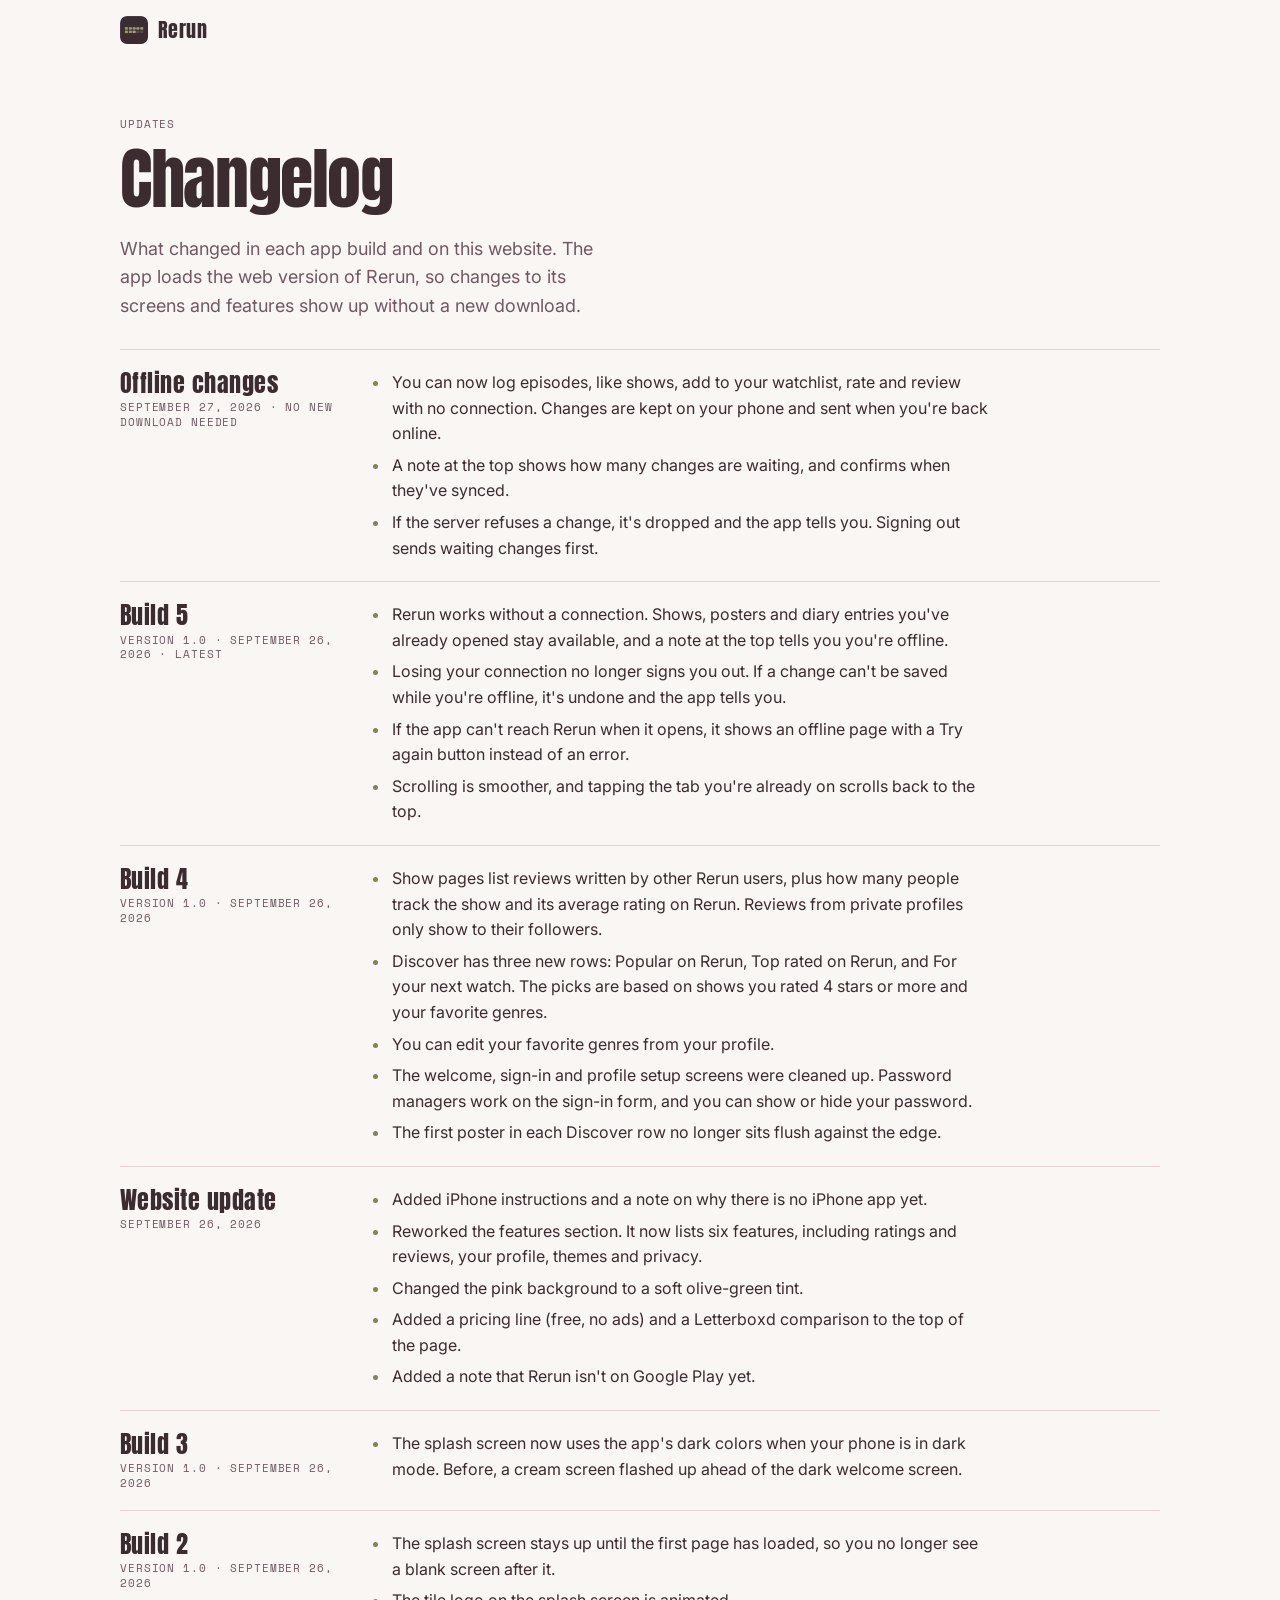
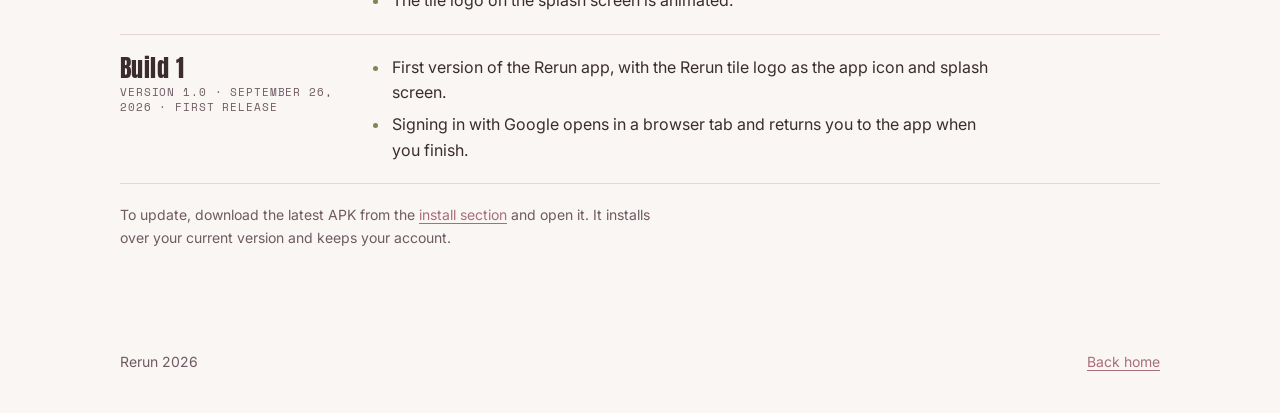
==== changelog.html @ 9a724b34 "copy: offline changes now sync; add a changelog entry" ====
<!doctype html>
<html lang="en">
<head>
  <meta charset="utf-8">
  <meta name="viewport" content="width=device-width, initial-scale=1">
  <title>Changelog · Rerun</title>
  <meta name="description" content="What changed in each version of Rerun.">
  <link rel="icon" href="favicon.png">
  <link href="https://fonts.googleapis.com/css2?family=Anton&family=Inter:wght@400;500&family=Space+Mono&display=swap" rel="stylesheet">
  <link rel="stylesheet" href="styles.css">
  <script>window.va = window.va || function () { (window.vaq = window.vaq || []).push(arguments) }</script>
  <script defer src="/_vercel/insights/script.js"></script>
</head>
<body>
  <header class="top">
    <a class="brand" href="index.html"><img src="assets/icon.png" alt="" width="28" height="28"> Rerun</a>
  </header>
  <main>
    <section>
      <p class="label">Updates</p>
      <h1>Changelog</h1>
      <p class="lede">What changed in each app build and on this website. The app loads the web version of Rerun, so changes to its screens and features show up without a new download.</p>

      <ol class="log">
        <li>
          <div class="log-head">
            <h2>Offline changes</h2>
            <p class="label">September 27, 2026 · No new download needed</p>
          </div>
          <ul>
            <li>You can now log episodes, like shows, add to your watchlist, rate and review with no connection. Changes are kept on your phone and sent when you're back online.</li>
            <li>A note at the top shows how many changes are waiting, and confirms when they've synced.</li>
            <li>If the server refuses a change, it's dropped and the app tells you. Signing out sends waiting changes first.</li>
          </ul>
        </li>
        <li>
          <div class="log-head">
            <h2>Build 5</h2>
            <p class="label">Version 1.0 · September 26, 2026 · Latest</p>
          </div>
          <ul>
            <li>Rerun works without a connection. Shows, posters and diary entries you've already opened stay available, and a note at the top tells you you're offline.</li>
            <li>Losing your connection no longer signs you out. If a change can't be saved while you're offline, it's undone and the app tells you.</li>
            <li>If the app can't reach Rerun when it opens, it shows an offline page with a Try again button instead of an error.</li>
            <li>Scrolling is smoother, and tapping the tab you're already on scrolls back to the top.</li>
          </ul>
        </li>
        <li>
          <div class="log-head">
            <h2>Build 4</h2>
            <p class="label">Version 1.0 · September 26, 2026</p>
          </div>
          <ul>
            <li>Show pages list reviews written by other Rerun users, plus how many people track the show and its average rating on Rerun. Reviews from private profiles only show to their followers.</li>
            <li>Discover has three new rows: Popular on Rerun, Top rated on Rerun, and For your next watch. The picks are based on shows you rated 4 stars or more and your favorite genres.</li>
            <li>You can edit your favorite genres from your profile.</li>
            <li>The welcome, sign-in and profile setup screens were cleaned up. Password managers work on the sign-in form, and you can show or hide your password.</li>
            <li>The first poster in each Discover row no longer sits flush against the edge.</li>
          </ul>
        </li>
        <li>
          <div class="log-head">
            <h2>Website update</h2>
            <p class="label">September 26, 2026</p>
          </div>
          <ul>
            <li>Added iPhone instructions and a note on why there is no iPhone app yet.</li>
            <li>Reworked the features section. It now lists six features, including ratings and reviews, your profile, themes and privacy.</li>
            <li>Changed the pink background to a soft olive-green tint.</li>
            <li>Added a pricing line (free, no ads) and a Letterboxd comparison to the top of the page.</li>
            <li>Added a note that Rerun isn't on Google Play yet.</li>
          </ul>
        </li>
        <li>
          <div class="log-head">
            <h2>Build 3</h2>
            <p class="label">Version 1.0 · September 26, 2026</p>
          </div>
          <ul>
            <li>The splash screen now uses the app's dark colors when your phone is in dark mode. Before, a cream screen flashed up ahead of the dark welcome screen.</li>
          </ul>
        </li>
        <li>
          <div class="log-head">
            <h2>Build 2</h2>
            <p class="label">Version 1.0 · September 26, 2026</p>
          </div>
          <ul>
            <li>The splash screen stays up until the first page has loaded, so you no longer see a blank screen after it.</li>
            <li>The tile logo on the splash screen is animated.</li>
          </ul>
        </li>
        <li>
          <div class="log-head">
            <h2>Build 1</h2>
            <p class="label">Version 1.0 · September 26, 2026 · First release</p>
          </div>
          <ul>
            <li>First version of the Rerun app, with the Rerun tile logo as the app icon and splash screen.</li>
            <li>Signing in with Google opens in a browser tab and returns you to the app when you finish.</li>
          </ul>
        </li>
      </ol>

      <p class="note">To update, download the latest APK from the <a href="index.html#install">install section</a> and open it. It installs over your current version and keeps your account.</p>
    </section>
  </main>
  <footer><p>Rerun 2026</p><p><a href="index.html">Back home</a></p></footer>
  <script data-name="BMC-Widget" data-cfasync="false" src="https://cdnjs.buymeacoffee.com/1.0.0/widget.prod.min.js" data-id="gaylemonique" data-description="Support me on Buy me a coffee!" data-message="Thank you for trying my app! Help me earn for my Google Play Developer account, if you can. &lt;3" data-color="#FF5F5F" data-position="Right" data-x_margin="18" data-y_margin="18"></script>
</body>
</html>
---- styles.css ----
:root {
  --bg: #f9f6f4;
  --panel: #e6e8d8;
  --card: #f2cecd;
  --rose-deep: #a96e7b;
  --olive: #818455;
  --olive-deep: #656937;
  --ink: #3b2c30;
  --muted: #6f5a63;
  --rule: #e6d5d8;
  --chrome: #1a1517;
}

* { box-sizing: border-box; }
html { scroll-behavior: smooth; }
@media (prefers-reduced-motion: reduce) { html { scroll-behavior: auto; } }

body {
  margin: 0;
  background: var(--bg);
  color: var(--ink);
  font: 400 1rem/1.6 Inter, system-ui, sans-serif;
}

a { color: var(--rose-deep); text-underline-offset: 3px; }
a:focus-visible, .btn:focus-visible { outline: 2px solid var(--olive-deep); outline-offset: 3px; }

.label {
  font: 400 0.6875rem/1.3 "Space Mono", ui-monospace, monospace;
  letter-spacing: 0.08em;
  text-transform: uppercase;
  color: var(--muted);
  margin: 0 0 12px;
}

h1, h2 {
  font-family: Anton, Impact, sans-serif;
  font-weight: 400;
  margin: 0;
}
h1 { font-size: clamp(1.875rem, 8.6vw, 4.25rem); line-height: 1.05; letter-spacing: -0.02em; max-width: 14ch; }
h2 { font-size: clamp(1.5rem, 5vw, 2.25rem); line-height: 1.1; letter-spacing: 0.02em; }
h3 { font-size: 1rem; font-weight: 500; margin: 0 0 6px; }

.top, section, footer {
  padding-left: max(16px, calc((100% - 1040px) / 2));
  padding-right: max(16px, calc((100% - 1040px) / 2));
}

.top {
  display: flex;
  align-items: center;
  justify-content: space-between;
  gap: 16px;
  padding-top: 16px;
  padding-bottom: 16px;
}
.brand {
  display: flex;
  align-items: center;
  gap: 10px;
  font: 400 1.25rem/1 Anton, Impact, sans-serif;
  letter-spacing: 0.02em;
  color: var(--ink);
  text-decoration: none;
}
.brand img { border-radius: 7px; }
nav { display: flex; gap: 16px; }
nav a {
  font: 400 0.6875rem/1.3 "Space Mono", ui-monospace, monospace;
  letter-spacing: 0.08em;
  text-transform: uppercase;
  color: var(--muted);
  text-decoration: none;
  padding: 10px 2px;
}
nav a:hover { color: var(--ink); }

section { padding-top: 56px; padding-bottom: 56px; }

.hero { padding-top: 40px; padding-bottom: 72px; }
.lede { font-size: 1rem; max-width: 46ch; margin-top: 14px; margin-bottom: 20px; color: var(--muted); }

.actions { display: flex; flex-wrap: wrap; gap: 10px; }
.actions .btn { flex: 1 1 auto; justify-content: center; }
.btn {
  display: inline-flex;
  align-items: center;
  min-height: 48px;
  padding: 0 24px;
  border-radius: 9999px;
  font: 400 0.75rem/1 "Space Mono", ui-monospace, monospace;
  letter-spacing: 0.08em;
  text-transform: uppercase;
  text-decoration: none;
  transition: background-color 0.2s ease, color 0.2s ease;
}
.btn.primary { background: var(--olive); color: var(--bg); }
.btn.primary:hover { background: var(--olive-deep); }
.btn.ghost { color: var(--ink); box-shadow: inset 0 0 0 1px var(--rule); }
.btn.ghost:hover { background: var(--panel); }
.price { margin: 12px 0 0; font-size: 0.875rem; color: var(--muted); }
.price b { font-weight: 500; color: var(--ink); }
.meta { margin-top: 4px; font-size: 0.875rem; color: var(--muted); }

.carousel { margin-top: 8px; }
.screens-head { display: flex; align-items: center; justify-content: space-between; gap: 16px; flex-wrap: wrap; }
.mode { display: inline-flex; padding: 3px; border-radius: 999px; box-shadow: inset 0 0 0 1px var(--rule); }
.mode button {
  font: 400 0.6875rem/1 "Space Mono", ui-monospace, monospace;
  letter-spacing: 0.08em;
  text-transform: uppercase;
  color: var(--muted);
  background: none;
  border: 0;
  border-radius: 999px;
  min-height: 36px;
  padding: 0 16px;
  cursor: pointer;
  transition: background-color 0.2s ease, color 0.2s ease;
}
.mode button[aria-pressed="true"] { background: var(--chrome); color: var(--bg); }
.mode button:not([aria-pressed="true"]):not(:disabled):hover { color: var(--ink); }
.mode button:disabled { cursor: default; opacity: 0.5; }
.mode button:focus-visible { outline: 2px solid var(--olive-deep); outline-offset: 2px; }
.shots {
  --slide: min(64vw, 240px, calc((100svh - 300px) / 2.02));
  position: relative;
  list-style: none;
  margin: 0;
  padding: 12px calc(50% - var(--slide) / 2) 8px;
  display: flex;
  gap: 20px;
  overflow-x: auto;
  scroll-snap-type: x mandatory;
  scroll-behavior: smooth;
  scrollbar-width: none;
  overscroll-behavior-x: contain;
  outline-offset: -2px;
}
.shots::-webkit-scrollbar { display: none; }
.shots li {
  flex: 0 0 var(--slide);
  scroll-snap-align: center;
  opacity: 0.45;
  transform: scale(0.86);
  transition: transform 0.4s var(--ease), opacity 0.4s var(--ease);
}
.shots li.is-active { opacity: 1; transform: scale(1); }
.shots figure { margin: 0; }
.shots img {
  display: block;
  width: 100%;
  height: auto;
  border-radius: 20px;
  border: 6px solid var(--chrome);
  background: var(--chrome);
}
.shots figcaption {
  margin-top: 12px;
  font: 400 0.6875rem/1.3 "Space Mono", ui-monospace, monospace;
  letter-spacing: 0.08em;
  text-transform: uppercase;
  color: var(--muted);
}

.band { background: var(--panel); }
.band.about { background: #ece4de; }

.cards { list-style: none; padding: 0; margin-top: 16px; display: grid; grid-template-columns: repeat(2, 1fr); gap: 10px; }
.cards li { background: var(--bg); border-radius: 16px; padding: 14px; }
.cards li { display: grid; grid-template-columns: 22px 1fr; column-gap: 8px; align-items: center; }
.cards .ico { display: block; color: var(--rose-deep); }
.cards h3 { margin: 0; font-size: 0.9375rem; }
.cards p { grid-column: 1 / -1; margin-top: 6px; }
.cards p { margin: 0; font-size: 0.8125rem; line-height: 1.45; color: var(--muted); }

.steps { list-style: none; padding: 0; margin-top: 16px; display: grid; gap: 0; }
.steps li { display: grid; grid-template-columns: 40px 1fr; align-items: baseline; border-top: 1px solid var(--rule); padding: 14px 0; }
.steps li:last-child { border-bottom: 1px solid var(--rule); }
.steps p { margin: 0; }
.steps .label { margin: 0; }
.app-link {
  display: inline-flex;
  align-items: center;
  gap: 6px;
  vertical-align: -3px;
  font: 400 1.0625rem/1 Anton, Impact, sans-serif;
  letter-spacing: 0.02em;
  color: var(--ink);
  text-decoration: none;
}
.app-link img { border-radius: 5px; transition: transform 0.3s var(--ease); }
.app-link span { text-decoration: underline; text-decoration-color: var(--rose-deep); text-decoration-thickness: 2px; text-underline-offset: 4px; }
.app-link:hover img { transform: rotate(-6deg) scale(1.06); }
.app-link:focus-visible { outline: 2px solid var(--olive-deep); outline-offset: 3px; border-radius: 4px; }
.note { font-size: 0.875rem; color: var(--muted); margin-top: 14px; max-width: 60ch; }

.about { display: grid; gap: 16px; align-items: start; }
.prose p { margin: 0 0 10px; max-width: 56ch; }
.prose h3 { margin-top: 24px; }
.chips { list-style: none; padding: 0; margin: 8px 0 0; display: flex; flex-wrap: wrap; gap: 8px; }
.chips li {
  font: 400 0.6875rem/1.3 "Space Mono", ui-monospace, monospace;
  letter-spacing: 0.08em;
  text-transform: uppercase;
  padding: 6px 12px;
  border-radius: 20px;
  box-shadow: inset 0 0 0 1px var(--rose-deep);
  color: var(--ink);
}

footer {
  padding-top: 28px;
  padding-bottom: 32px;
  display: flex;
  flex-direction: column;
  gap: 12px;
  font-size: 0.875rem;
  color: var(--muted);
}
footer p { margin: 0; }

@media (min-width: 768px) {
  .shots { --slide: clamp(260px, min(26vw, 36vh), 330px); gap: 28px; }
  .top, section, footer { padding-left: max(32px, calc((100% - 1040px) / 2)); padding-right: max(32px, calc((100% - 1040px) / 2)); }
  .cards { grid-template-columns: repeat(3, 1fr); }
  .about { grid-template-columns: 1fr 2fr; gap: 48px; }
}

/* ---------- Motion ---------- */
:root {
  --ease: cubic-bezier(0.22, 1, 0.36, 1);
  --olive-tile: #9ba06a;
  --rose-tile: #ce8f9e;
  --dim-tile: #d8c8cc;
}

/* sticky header that gains a rule once you scroll */
.top {
  position: sticky;
  top: 0;
  z-index: 10;
  background: color-mix(in srgb, var(--bg) 88%, transparent);
  -webkit-backdrop-filter: blur(10px);
  backdrop-filter: blur(10px);
  border-bottom: 1px solid transparent;
  transition: border-color 0.25s var(--ease);
}
.top.scrolled { border-bottom-color: var(--rule); }

nav a { position: relative; transition: color 0.2s ease; }
nav a::after {
  content: "";
  position: absolute;
  left: 2px; right: 2px; bottom: 4px;
  height: 1px;
  background: var(--rose-deep);
  transform: scaleX(0);
  transform-origin: left;
  transition: transform 0.25s var(--ease);
}
nav a:hover::after, nav a.active::after { transform: scaleX(1); }
nav a.active { color: var(--ink); }

.brand img { transition: transform 0.3s var(--ease); }
.brand:hover img { transform: rotate(-6deg) scale(1.06); }

/* signature tile grid, echoing the app icon */
.tiles {
  display: grid;
  grid-template-columns: repeat(5, 22px);
  gap: 5px;
  margin-bottom: 16px;
}
.tiles i {
  display: block;
  height: 18px;
  border-radius: 4px;
  background: var(--dim-tile);
  animation: tile-fill 0.5s var(--ease) forwards;
  animation-delay: calc(var(--n, 0) * 90ms + 200ms);
}
.tiles i.r { --to: var(--rose-tile); }
.tiles i.d { --to: var(--dim-tile); }
.tiles i:not(.r):not(.d) { --to: var(--olive-tile); }
.tiles i:nth-child(1) { --n: 0; } .tiles i:nth-child(2) { --n: 1; } .tiles i:nth-child(3) { --n: 2; }
.tiles i:nth-child(4) { --n: 3; } .tiles i:nth-child(5) { --n: 4; } .tiles i:nth-child(6) { --n: 5; }
.tiles i:nth-child(7) { --n: 6; } .tiles i:nth-child(8) { --n: 7; } .tiles i:nth-child(9) { --n: 8; }
.tiles i:nth-child(10) { --n: 9; }
@keyframes tile-fill {
  from { background: var(--dim-tile); transform: scale(0.85); }
  to { background: var(--to); transform: scale(1); }
}

/* hero entrance */
.hero > * { animation: rise 0.7s var(--ease) backwards; }
.hero > :nth-child(2) { animation-delay: 0.05s; }
.hero > :nth-child(3) { animation-delay: 0.12s; }
.hero > :nth-child(4) { animation-delay: 0.2s; }
.hero > :nth-child(5) { animation-delay: 0.28s; }
.hero > :nth-child(6) { animation-delay: 0.34s; }
@keyframes rise {
  from { opacity: 0; transform: translateY(16px); }
  to { opacity: 1; transform: none; }
}

/* scroll reveal (only when JS is running) */
.js [data-reveal] {
  opacity: 0;
  transform: translateY(18px);
  transition: opacity 0.6s var(--ease), transform 0.6s var(--ease);
  transition-delay: calc(var(--i, 0) * 80ms);
}
.js [data-reveal].in { opacity: 1; transform: none; }

/* buttons */
.btn { gap: 10px; transition: background-color 0.2s ease, color 0.2s ease, transform 0.2s var(--ease), box-shadow 0.2s ease; }
.btn .arrow { display: inline-block; transition: transform 0.25s var(--ease); }
.btn:hover { transform: translateY(-2px); }
.btn.primary:hover { box-shadow: 0 8px 20px -8px rgba(101, 105, 55, 0.6); }
.btn.primary:hover .arrow { transform: translateY(3px); }
.btn.ghost:hover .arrow { transform: translateX(4px); }
.btn:active { transform: translateY(0) scale(0.98); }

/* cards, steps, chips, links */
.cards li { transition: transform 0.3s var(--ease), box-shadow 0.3s var(--ease); }
.cards li:hover { transform: translateY(-4px); box-shadow: 0 14px 28px -18px rgba(59, 44, 48, 0.45); }

.steps li { transition: background-color 0.25s ease, padding-left 0.25s var(--ease); }
.steps li:hover { background: color-mix(in srgb, var(--panel) 45%, transparent); padding-left: 10px; }

.chips li { transition: background-color 0.2s ease, color 0.2s ease, transform 0.2s var(--ease); }
.chips li:hover { background: var(--rose-deep); color: var(--bg); transform: translateY(-2px); }


/* screenshots */
.shots img { transition: box-shadow 0.5s var(--ease), border-color 0.35s ease; }
.shots li.is-active img { box-shadow: 0 28px 44px -22px rgba(26, 21, 23, 0.65); }
.shots li.is-active figcaption { color: var(--ink); }
.shots figcaption { text-align: center; transition: color 0.3s ease; }
.shots .desc {
  display: block;
  margin-top: 6px;
  font: 400 0.8125rem/1.45 Inter, system-ui, sans-serif;
  letter-spacing: 0;
  text-transform: none;
  color: var(--muted);
  text-wrap: balance;
}

@media (prefers-reduced-motion: reduce) {
  .tiles i { animation: none; background: var(--to); }
  .hero > * { animation: none; }
  .js [data-reveal] { opacity: 1; transform: none; transition: none; }
  .btn, .cards li, .steps li, .chips li, .brand img { transition: none; }
  .btn:hover, .cards li:hover, .chips li:hover, .brand:hover img { transform: none; }
}

/* ---------- About ---------- */
.profile {
  background: var(--bg);
  border-radius: 20px;
  padding: 18px;
  display: grid;
  grid-template-columns: 56px 1fr;
  column-gap: 14px;
}
.profile > :not(.avatar):not(.label):not(h2):not(.role) { grid-column: 1 / -1; }
.avatar {
  width: 56px;
  height: 56px;
  grid-row: 1 / span 3;
  border-radius: 14px;
  background: var(--chrome);
  display: grid;
  place-items: center;
  margin-bottom: 0;
  transition: transform 0.35s var(--ease);
}
.profile:hover .avatar { transform: rotate(-4deg) scale(1.05); }
.tiles.mini { grid-template-columns: repeat(5, 8px); gap: 2px; margin: 0; }
.tiles.mini i { height: 7px; border-radius: 2px; background: #5a4e53; }
.tiles.mini i.d { --to: #5a4e53; }
.profile h2 { margin-bottom: 4px; }
.role { margin: 0 0 14px; color: var(--muted); font-size: 0.875rem; }
.follow { display: flex; justify-content: center; width: 100%; }
.btn.primary.follow:hover .arrow { transform: translateX(4px); }
.handle { margin: 8px 0 14px; font-size: 0.875rem; color: var(--muted); text-align: center; }
.handle b { font: 400 0.8125rem/1 "Space Mono", ui-monospace, monospace; color: var(--ink); }
.links { display: flex; flex-wrap: wrap; gap: 8px; margin: 0; }
.pill {
  display: inline-flex;
  align-items: center;
  gap: 8px;
  min-height: 40px;
  padding: 0 16px;
  border-radius: 9999px;
  color: var(--ink);
  text-decoration: none;
  font: 400 0.6875rem/1 "Space Mono", ui-monospace, monospace;
  letter-spacing: 0.08em;
  text-transform: uppercase;
  box-shadow: inset 0 0 0 1px var(--rule);
  transition: background-color 0.2s ease, color 0.2s ease, box-shadow 0.2s ease, transform 0.2s var(--ease);
}
.pill .arrow { display: inline-block; transition: transform 0.25s var(--ease); }
.pill:hover { background: var(--ink); color: var(--bg); box-shadow: none; transform: translateY(-2px); }
.pill:hover .arrow { transform: translate(2px, -2px); }
.pill:focus-visible { outline: 2px solid var(--olive-deep); outline-offset: 3px; }

.prose .lead { font-size: 1.0625rem; line-height: 1.5; margin-bottom: 10px; max-width: 34ch; }
.prose h3 { font: 400 0.6875rem/1.3 "Space Mono", ui-monospace, monospace; letter-spacing: 0.08em; text-transform: uppercase; color: var(--muted); margin: 18px 0 8px; }

.stack { margin: 0; display: grid; gap: 8px; }
.stack > div { display: grid; grid-template-columns: 74px 1fr; align-items: center; gap: 8px; }
.stack dt { margin: 0; }
.stack dd { margin: 0; }
.stack .chips { margin: 0; }

@media (min-width: 768px) {
  .about { grid-template-columns: 5fr 7fr; gap: 40px; }
  .profile { position: sticky; top: 88px; padding: 28px; }
  .stack > div { grid-template-columns: 96px 1fr; align-items: center; }
}

@media (prefers-reduced-motion: reduce) {
  .avatar, .pill, .pill .arrow { transition: none; }
  .profile:hover .avatar, .pill:hover, .pill:hover .arrow { transform: none; }
}

/* ---------- Carousel indicator ---------- */
.dots {
  display: flex;
  align-items: center;
  justify-content: center;
  gap: 8px;
  margin-top: 8px;
}
.dot {
  position: relative;
  width: 8px;
  height: 8px;
  border-radius: 9999px;
  background: var(--rule);
  transition: width 0.35s var(--ease), background-color 0.25s ease;
}
.dot.on { width: 24px; background: var(--rule); overflow: hidden; }
.dot.on.playing::after {
  content: "";
  position: absolute;
  inset: 0;
  background: var(--olive);
  transform: scaleX(0);
  transform-origin: left;
  animation: dot-progress var(--interval, 4000ms) linear forwards;
}
.dot.on:not(.playing) { background: var(--olive); }
.shots:focus-visible { outline: 2px solid var(--olive-deep); outline-offset: 3px; }
@keyframes dot-progress { to { transform: scaleX(1); } }
@media (prefers-reduced-motion: reduce) {
  .shots { scroll-behavior: auto; }
  .shots li { transition: none; }
  .dot { transition: none; }
  .dot.playing::after { animation: none; }
}

/* ---------- Stacked pages ---------- */
html.stacked main > section {
  position: sticky;
  top: 0;
  min-height: 100vh;
  min-height: 100svh;
  display: flex;
  flex-direction: column;
  justify-content: center;
  padding-top: 76px;
  padding-bottom: 28px;
  background: var(--bg);
}
html.stacked main > section.band { background: var(--panel); }
html.stacked main > section.about { display: grid; align-content: center; background: #ece4de; }
html.stacked main > section + section {
  border-radius: 22px 22px 0 0;
  box-shadow: 0 -24px 48px -20px rgba(26, 21, 23, 0.35);
}
html.stacked main > section::after {
  content: "";
  position: absolute;
  inset: 0;
  background: var(--chrome);
  opacity: calc(var(--cover, 0) * 0.5);
  border-radius: inherit;
  pointer-events: none;
  z-index: 5;
}
html.stacked main > section > * { position: relative; z-index: 1; }
html.stacked .profile { position: relative; }
@media (min-width: 768px) {
  html.stacked main > section { padding-top: 104px; padding-bottom: 80px; }
  html.stacked .profile { position: sticky; }
}

/* ---------- Wider screens ---------- */
@media (min-width: 768px) {
  .lede { font-size: 1.125rem; margin-top: 20px; margin-bottom: 28px; }
  .actions { gap: 12px; }
  .actions .btn { flex: none; }
  .meta { margin-top: 16px; }
  .tiles { margin-bottom: 28px; }
  .cards { margin-top: 28px; gap: 12px; }
  .cards li { padding: 20px; }
  .steps { margin-top: 24px; gap: 4px; }
  .steps li { padding: 16px 0; }
  .note { margin-top: 20px; }
  .carousel { margin-top: 28px; }
  .shots { padding-top: 24px; padding-bottom: 12px; }
  .about { gap: 40px; }
  .profile { display: block; padding: 28px; }
  .avatar { width: 72px; height: 72px; border-radius: 18px; margin-bottom: 20px; }
  .role { margin-bottom: 16px; }
  .handle { margin: 10px 0 20px; }
  .prose .lead { font-size: 1.25rem; margin-bottom: 16px; }
  .prose p { margin-bottom: 14px; }
  .prose h3 { margin: 32px 0 12px; }
  .stack { gap: 12px; }
  .chips li { padding: 8px 14px; }
  html.stacked main > section + section { border-radius: 28px 28px 0 0; }
}

/* ---------- Changelog ---------- */
.log { list-style: none; margin: 28px 0 0; padding: 0; }
.log > li { border-top: 1px solid var(--rule); padding: 20px 0; }
.log > li:last-child { border-bottom: 1px solid var(--rule); }
.log-head { margin-bottom: 10px; }
.log-head h2 { font-size: 1.5rem; margin: 0 0 4px; }
.log-head .label { margin: 0; }
.log ul { list-style: disc; margin: 0; padding-left: 18px; display: grid; gap: 6px; }
.log ul li { padding-left: 2px; max-width: 60ch; }
.log ul li::marker { color: var(--olive); }
@media (min-width: 768px) {
  .log > li { display: grid; grid-template-columns: 220px 1fr; gap: 32px; }
  .log-head { margin-bottom: 0; }
}

/* ---------- iPhone note ---------- */
.ios { margin-top: 14px; border-radius: 14px; background: var(--panel); }
.ios summary {
  list-style: none;
  cursor: pointer;
  min-height: 48px;
  padding: 0 16px;
  display: flex;
  align-items: center;
  justify-content: space-between;
  font: 400 0.75rem/1 "Space Mono", ui-monospace, monospace;
  letter-spacing: 0.08em;
  text-transform: uppercase;
  color: var(--ink);
  border-radius: 14px;
}
.ios summary::-webkit-details-marker { display: none; }
.ios summary::after { content: "+"; font-size: 1rem; transition: transform 0.25s var(--ease); }
.ios[open] summary::after { transform: rotate(45deg); }
.ios summary:focus-visible { outline: 2px solid var(--olive-deep); outline-offset: 2px; }
.ios-body { padding: 0 16px 16px; font-size: 0.875rem; color: var(--muted); }
.ios-body p { margin: 0 0 10px; }
.ios-body ol { margin: 0 0 12px; padding-left: 20px; display: grid; gap: 4px; }
.ios-body b { font-weight: 500; color: var(--ink); }
.ios-body .why { margin: 0; padding-top: 12px; border-top: 1px solid var(--rule); }
@media (min-width: 768px) {
  .ios { max-width: 640px; }
  .ios-body { font-size: 0.9375rem; }
}

@media (min-width: 768px) {
  .cards p { font-size: 0.875rem; line-height: 1.55; }
  .cards li { display: block; }
  .cards .ico { margin-bottom: 12px; }
  .cards h3 { font-size: 1rem; margin-bottom: 4px; }
  .cards p { margin-top: 0; }
}

@media (min-width: 768px) {
  .price { margin-top: 16px; }
  .meta { margin-top: 4px; }
}


footer .fine { display: block; margin-top: 4px; font-size: 0.8125rem; }

@media (min-width: 768px) {
  footer { flex-direction: row; justify-content: space-between; padding-top: 32px; padding-bottom: 40px; }
}

/* short phones: tighter install steps so the page fits one screen */
@media (max-width: 767px) and (max-height: 720px) {
  .steps li { padding: 10px 0; }
}
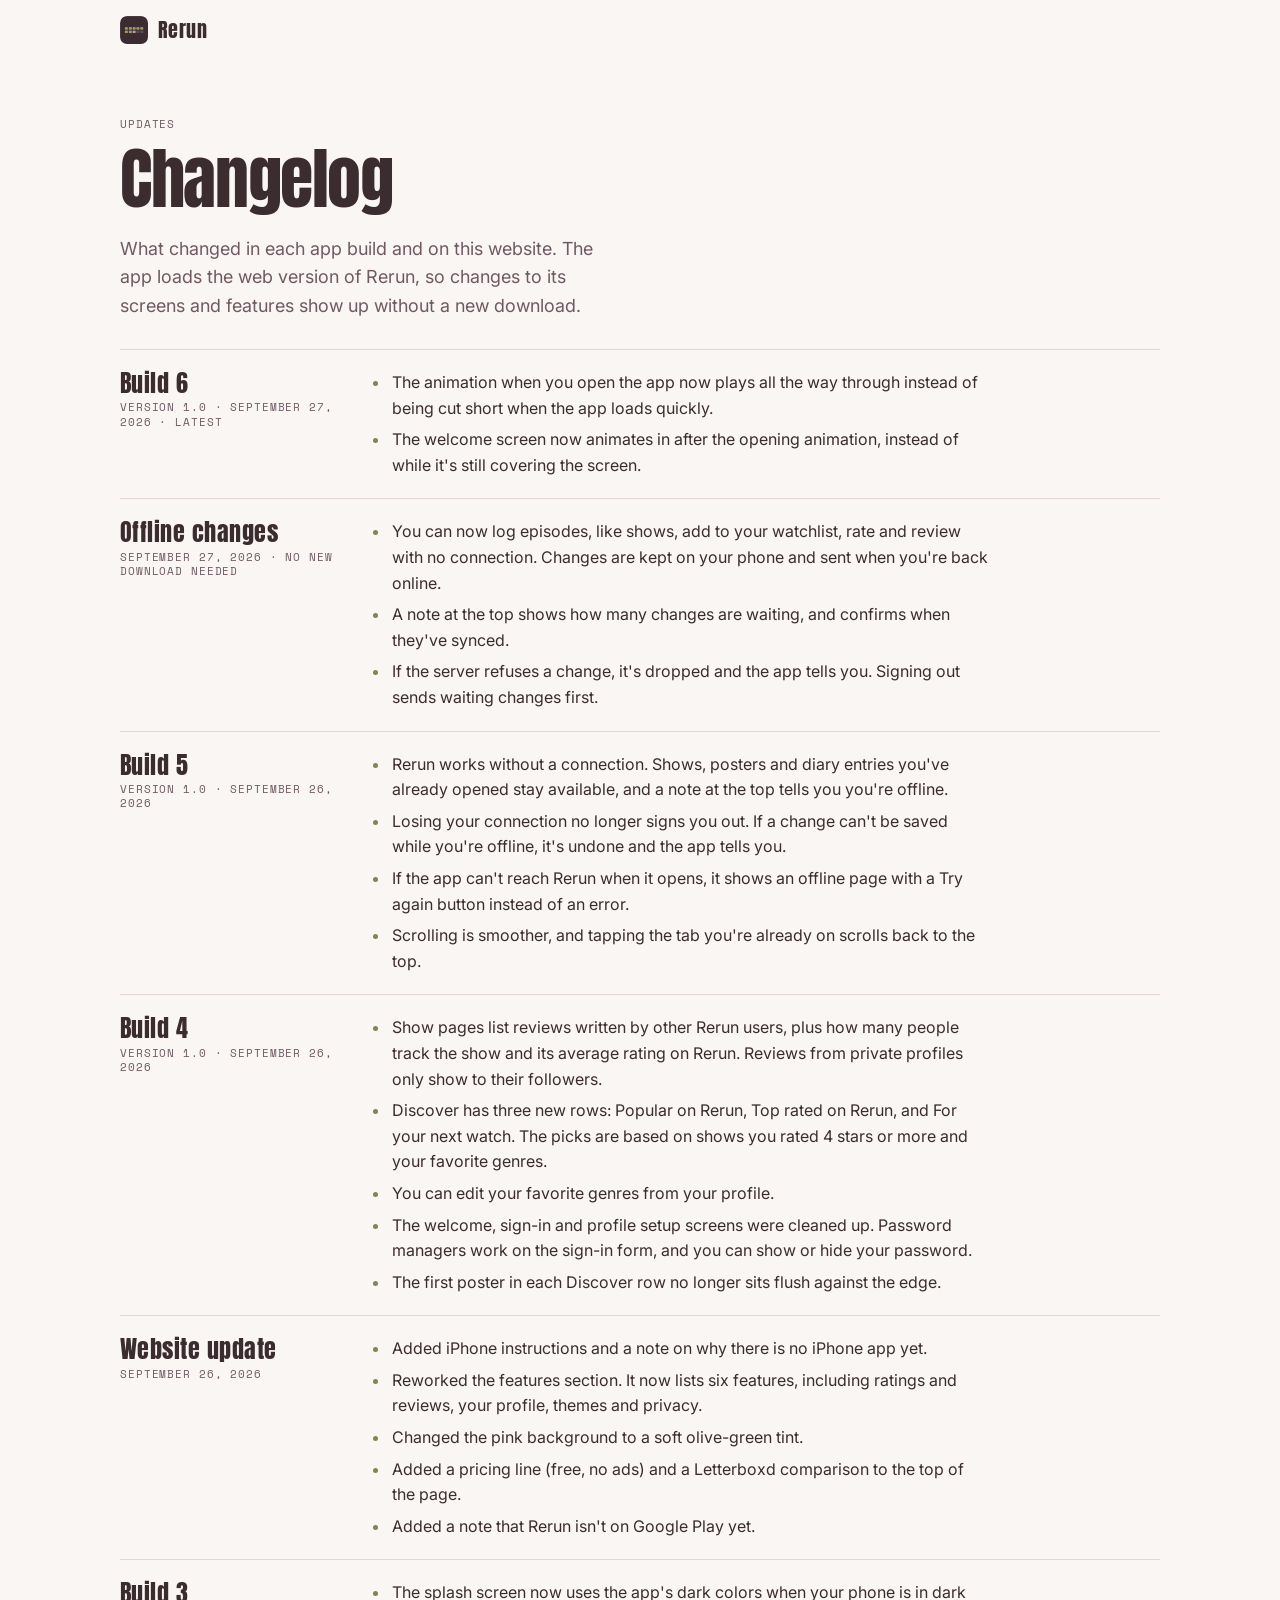
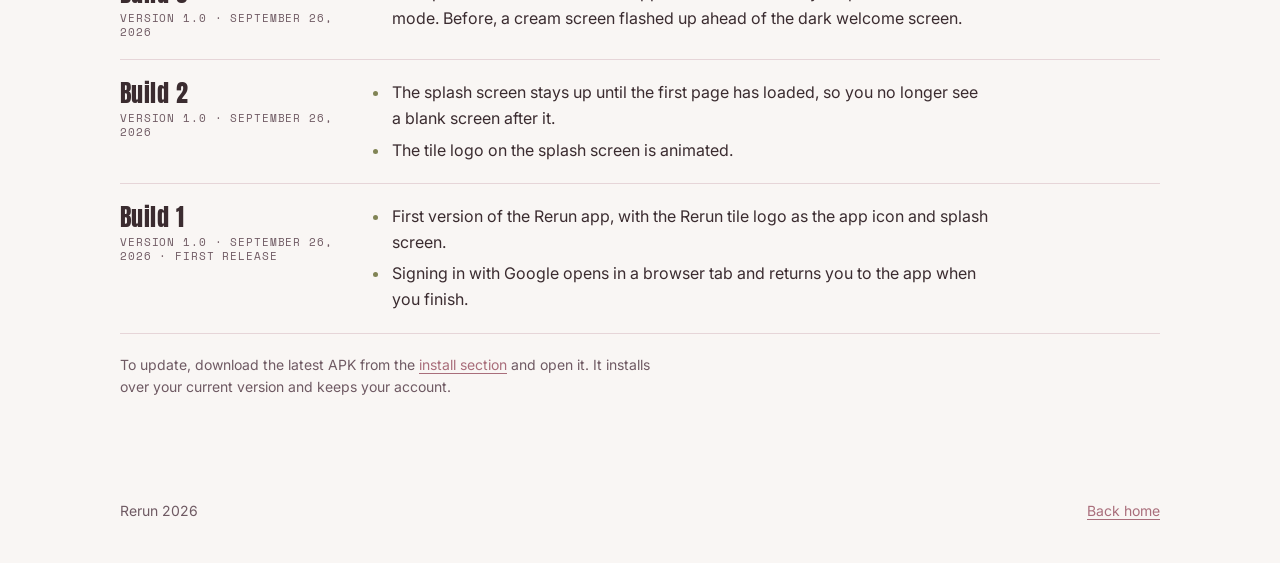
==== commit 7ae05c84: "release: build 6 (opening animation plays in full)" ====
--- a/changelog.html
+++ b/changelog.html
@@ -24,6 +24,16 @@
       <ol class="log">
         <li>
           <div class="log-head">
+            <h2>Build 6</h2>
+            <p class="label">Version 1.0 · September 27, 2026 · Latest</p>
+          </div>
+          <ul>
+            <li>The animation when you open the app now plays all the way through instead of being cut short when the app loads quickly.</li>
+            <li>The welcome screen now animates in after the opening animation, instead of while it's still covering the screen.</li>
+          </ul>
+        </li>
+        <li>
+          <div class="log-head">
             <h2>Offline changes</h2>
             <p class="label">September 27, 2026 · No new download needed</p>
           </div>
@@ -36,7 +46,7 @@
         <li>
           <div class="log-head">
             <h2>Build 5</h2>
-            <p class="label">Version 1.0 · September 26, 2026 · Latest</p>
+            <p class="label">Version 1.0 · September 26, 2026</p>
           </div>
           <ul>
             <li>Rerun works without a connection. Shows, posters and diary entries you've already opened stay available, and a note at the top tells you you're offline.</li>
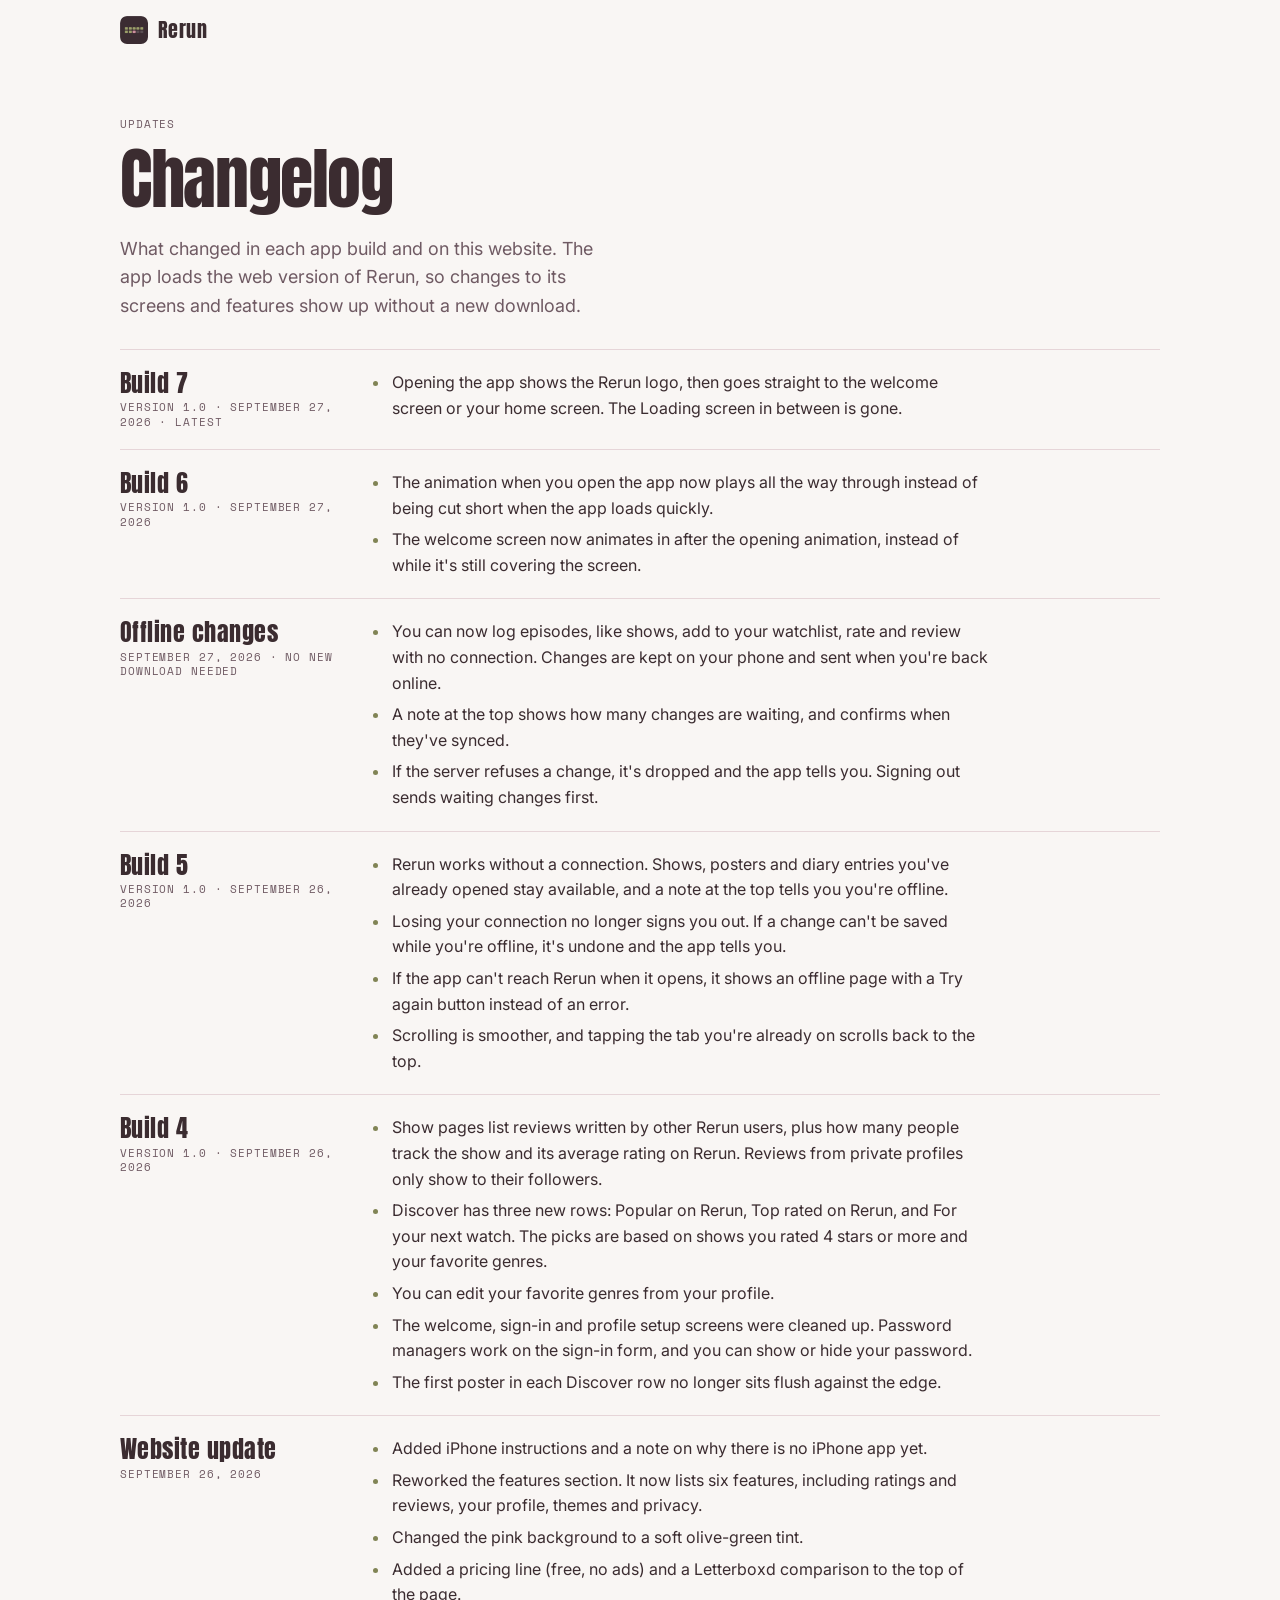
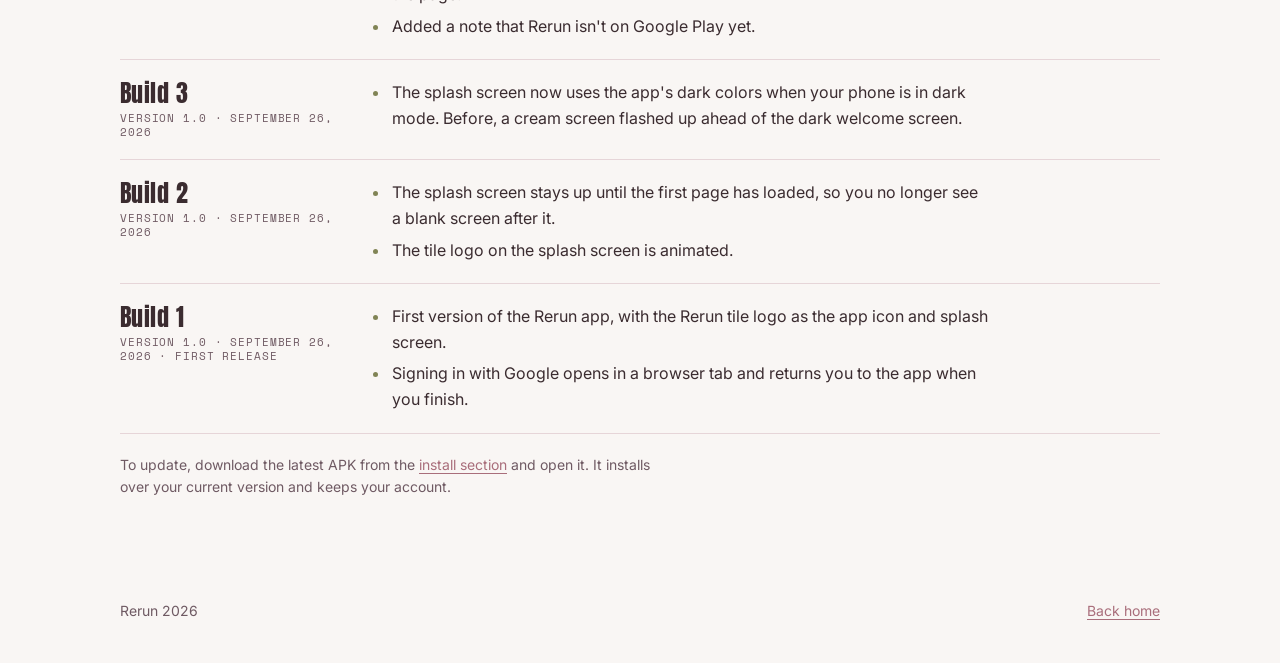
==== commit 7da8868e: "release: build 7 (logo splash goes straight to the first screen)" ====
--- a/changelog.html
+++ b/changelog.html
@@ -24,8 +24,17 @@
       <ol class="log">
         <li>
           <div class="log-head">
+            <h2>Build 7</h2>
+            <p class="label">Version 1.0 · September 27, 2026 · Latest</p>
+          </div>
+          <ul>
+            <li>Opening the app shows the Rerun logo, then goes straight to the welcome screen or your home screen. The Loading screen in between is gone.</li>
+          </ul>
+        </li>
+        <li>
+          <div class="log-head">
             <h2>Build 6</h2>
-            <p class="label">Version 1.0 · September 27, 2026 · Latest</p>
+            <p class="label">Version 1.0 · September 27, 2026</p>
           </div>
           <ul>
             <li>The animation when you open the app now plays all the way through instead of being cut short when the app loads quickly.</li>
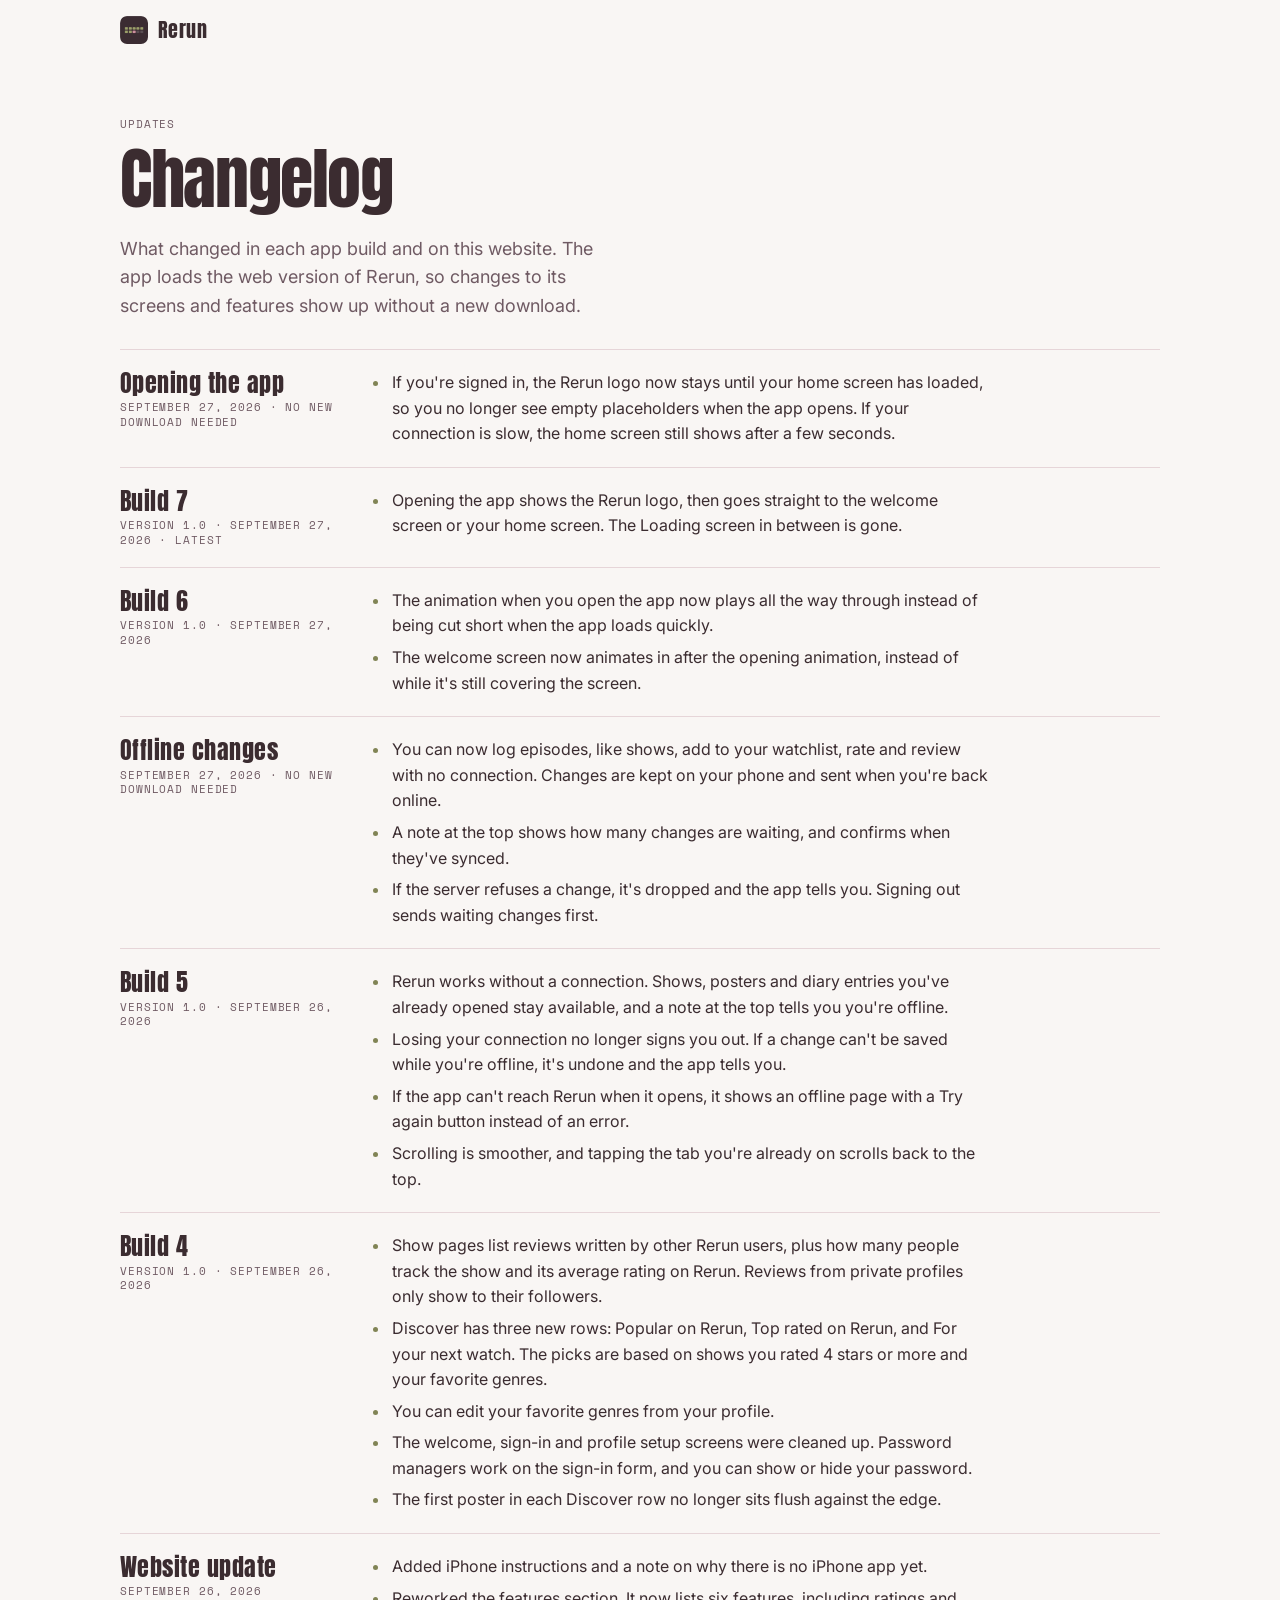
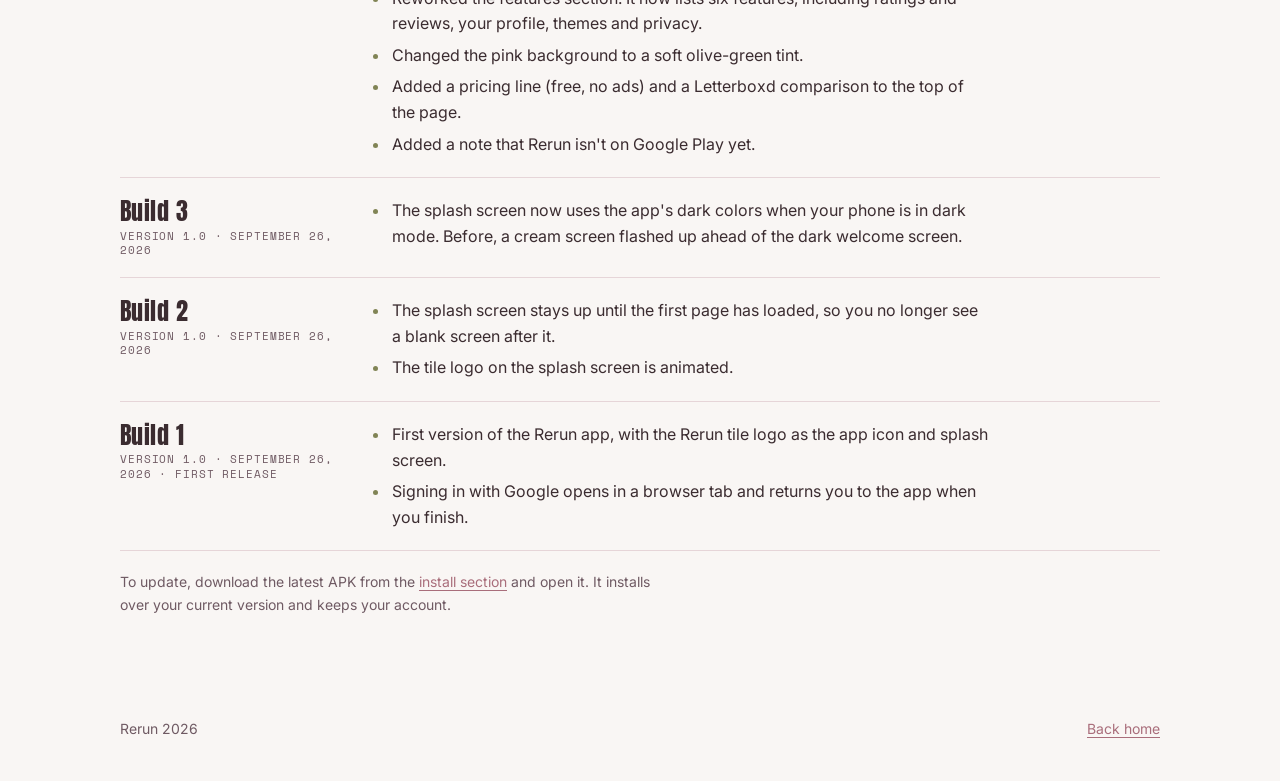
==== commit 735a2484: "copy: changelog entry for the logo waiting for the home screen" ====
--- a/changelog.html
+++ b/changelog.html
@@ -22,6 +22,15 @@
       <p class="lede">What changed in each app build and on this website. The app loads the web version of Rerun, so changes to its screens and features show up without a new download.</p>
 
       <ol class="log">
+        <li>
+          <div class="log-head">
+            <h2>Opening the app</h2>
+            <p class="label">September 27, 2026 · No new download needed</p>
+          </div>
+          <ul>
+            <li>If you're signed in, the Rerun logo now stays until your home screen has loaded, so you no longer see empty placeholders when the app opens. If your connection is slow, the home screen still shows after a few seconds.</li>
+          </ul>
+        </li>
         <li>
           <div class="log-head">
             <h2>Build 7</h2>
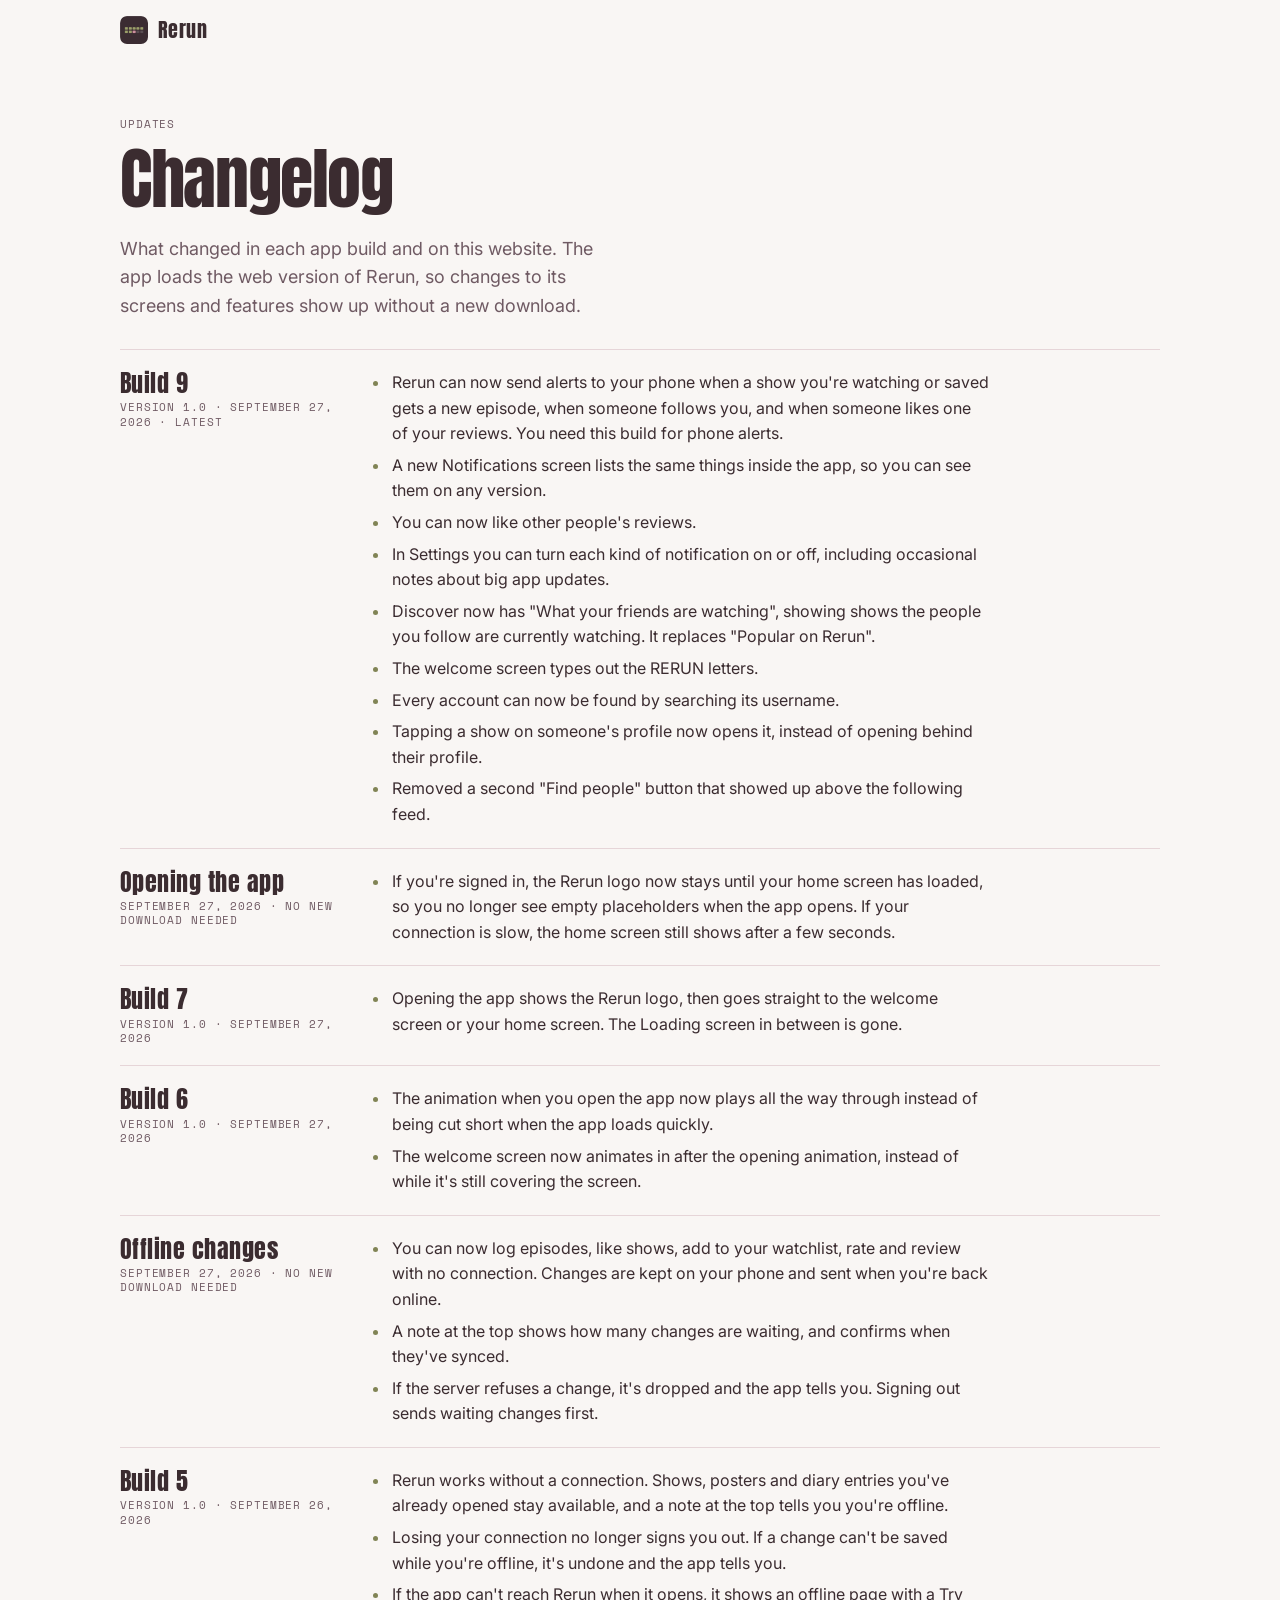
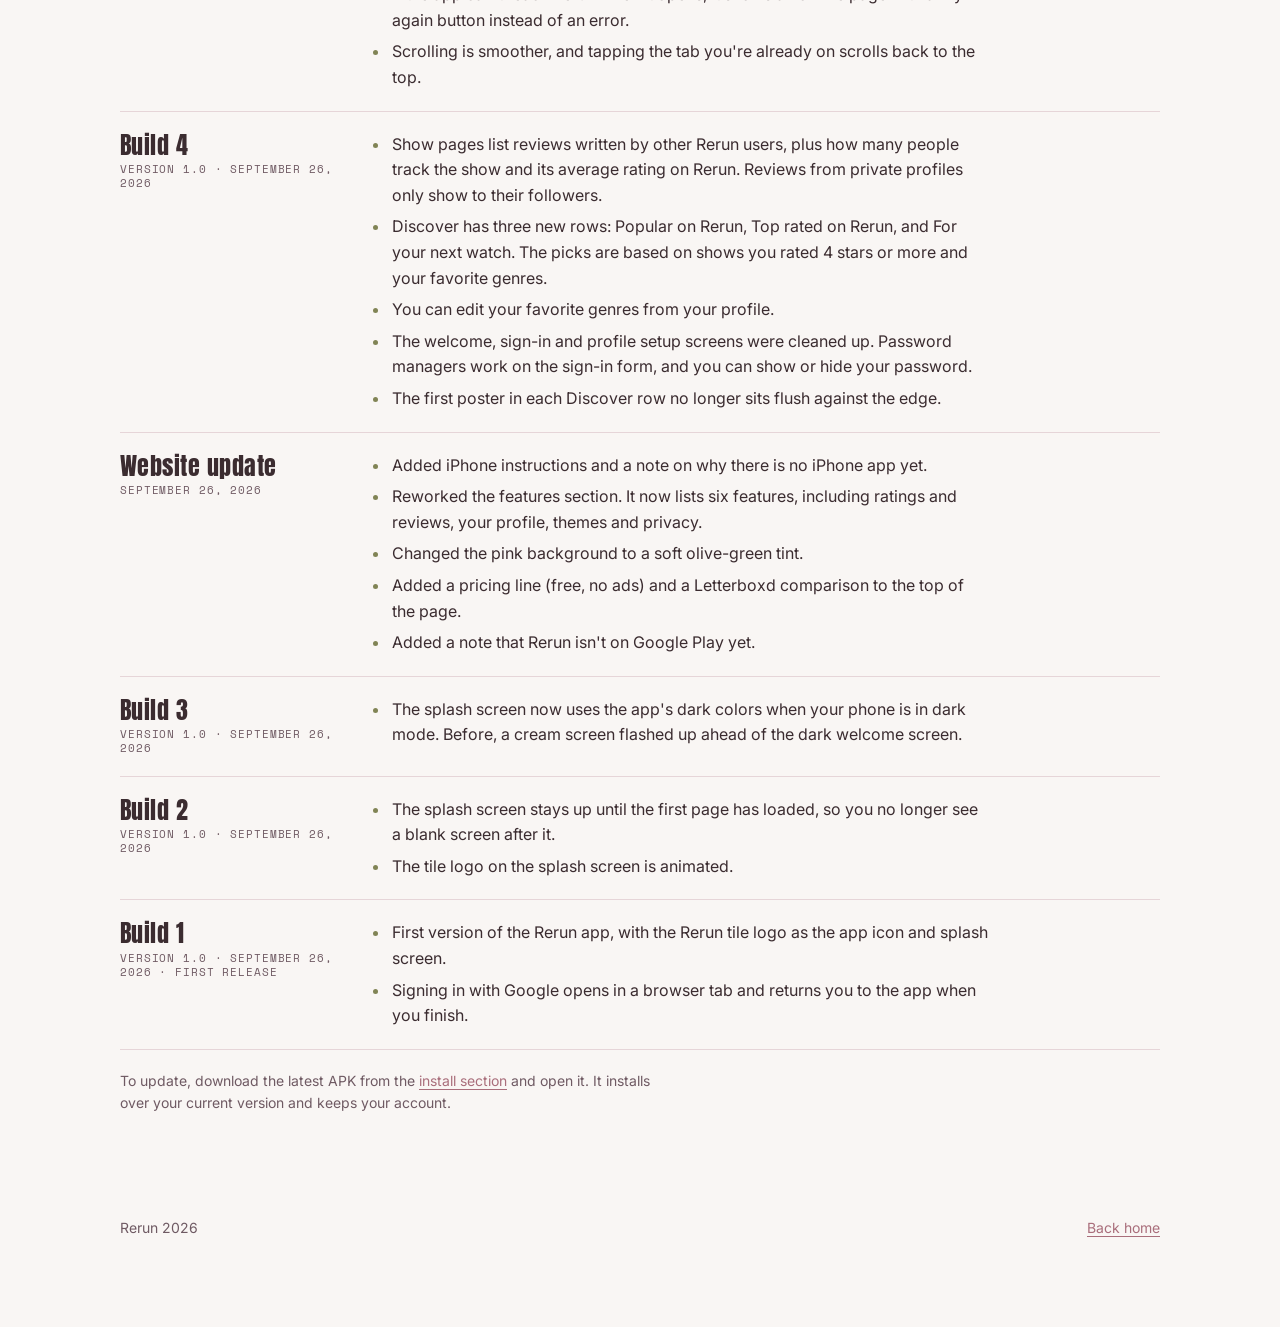
==== commit a42bd4a4: "release: build 9 (phone alerts, notifications, friends are watching)" ====
--- a/changelog.html
+++ b/changelog.html
@@ -24,6 +24,23 @@
       <ol class="log">
         <li>
           <div class="log-head">
+            <h2>Build 9</h2>
+            <p class="label">Version 1.0 · September 27, 2026 · Latest</p>
+          </div>
+          <ul>
+            <li>Rerun can now send alerts to your phone when a show you're watching or saved gets a new episode, when someone follows you, and when someone likes one of your reviews. You need this build for phone alerts.</li>
+            <li>A new Notifications screen lists the same things inside the app, so you can see them on any version.</li>
+            <li>You can now like other people's reviews.</li>
+            <li>In Settings you can turn each kind of notification on or off, including occasional notes about big app updates.</li>
+            <li>Discover now has "What your friends are watching", showing shows the people you follow are currently watching. It replaces "Popular on Rerun".</li>
+            <li>The welcome screen types out the RERUN letters.</li>
+            <li>Every account can now be found by searching its username.</li>
+            <li>Tapping a show on someone's profile now opens it, instead of opening behind their profile.</li>
+            <li>Removed a second "Find people" button that showed up above the following feed.</li>
+          </ul>
+        </li>
+        <li>
+          <div class="log-head">
             <h2>Opening the app</h2>
             <p class="label">September 27, 2026 · No new download needed</p>
           </div>
@@ -34,7 +51,7 @@
         <li>
           <div class="log-head">
             <h2>Build 7</h2>
-            <p class="label">Version 1.0 · September 27, 2026 · Latest</p>
+            <p class="label">Version 1.0 · September 27, 2026</p>
           </div>
           <ul>
             <li>Opening the app shows the Rerun logo, then goes straight to the welcome screen or your home screen. The Loading screen in between is gone.</li>
@@ -134,6 +151,6 @@
     </section>
   </main>
   <footer><p>Rerun 2026</p><p><a href="index.html">Back home</a></p></footer>
-  <script data-name="BMC-Widget" data-cfasync="false" src="https://cdnjs.buymeacoffee.com/1.0.0/widget.prod.min.js" data-id="gaylemonique" data-description="Support me on Buy me a coffee!" data-message="Thank you for trying my app! Help me earn for my Google Play Developer account, if you can. &lt;3" data-color="#FF5F5F" data-position="Right" data-x_margin="18" data-y_margin="18"></script>
+  <script data-name="BMC-Widget" data-cfasync="false" src="https://cdnjs.buymeacoffee.com/1.0.0/widget.prod.min.js" data-id="gaylemonique" data-description="Support me on Buy me a coffee!" data-color="#FF5F5F" data-position="Right" data-x_margin="18" data-y_margin="18"></script>
 </body>
 </html>
--- a/styles.css
+++ b/styles.css
@@ -597,3 +597,71 @@
 @media (max-width: 767px) and (max-height: 720px) {
   .steps li { padding: 10px 0; }
 }
+
+/* floating What's new button and panel, bottom left (the coffee widget sits bottom right) */
+.whats-new {
+  position: fixed;
+  left: 16px;
+  bottom: 18px;
+  z-index: 50;
+  display: flex;
+  flex-direction: column;
+  align-items: flex-start;
+  gap: 10px;
+  max-width: calc(100vw - 32px);
+}
+.whats-new[hidden] { display: none; }
+.wn-toggle {
+  display: inline-flex;
+  align-items: center;
+  gap: 10px;
+  min-height: 48px;
+  padding: 0 18px 0 16px;
+  border: 0;
+  border-radius: 9999px;
+  background: var(--ink);
+  color: var(--bg);
+  font: inherit;
+  cursor: pointer;
+  box-shadow: 0 10px 24px -10px rgba(59, 44, 48, 0.55);
+  transition: transform 0.2s var(--ease), background-color 0.2s ease;
+  animation: whats-new-in 0.5s var(--ease) 0.6s both;
+}
+.wn-toggle .label { margin: 0; color: var(--card); }
+.wn-toggle .arrow { display: inline-block; transition: transform 0.25s var(--ease); }
+.wn-toggle[aria-expanded="true"] .arrow { transform: rotate(180deg); }
+.wn-toggle:hover { background: var(--chrome); transform: translateY(-2px); }
+.wn-toggle:focus-visible { outline: 2px solid var(--olive-deep); outline-offset: 3px; }
+.new-dot { display: none; width: 8px; height: 8px; flex: none; border-radius: 50%; background: var(--rose-tile); }
+.whats-new.unseen .new-dot { display: block; animation: new-dot 1.8s ease-in-out infinite; }
+
+.wn-panel {
+  width: min(360px, calc(100vw - 32px));
+  max-height: min(60vh, 460px);
+  overflow-y: auto;
+  padding: 20px 20px 18px;
+  border-radius: 20px;
+  background: var(--bg);
+  color: var(--ink);
+  box-shadow: 0 0 0 1px var(--rule), 0 18px 40px -16px rgba(59, 44, 48, 0.45);
+  transform-origin: left bottom;
+  animation: wn-open 0.25s var(--ease);
+}
+.wn-panel[hidden] { display: none; }
+.wn-panel .label { margin-bottom: 6px; }
+.wn-panel h2 { font-size: 1.5rem; }
+.wn-panel ul { margin: 12px 0 16px; padding-left: 18px; font-size: 0.9375rem; line-height: 1.5; }
+.wn-panel li + li { margin-top: 8px; }
+.wn-all { display: flex; justify-content: center; width: 100%; }
+.wn-all:hover .arrow { transform: translateX(4px); }
+
+@keyframes whats-new-in { from { opacity: 0; transform: translateY(12px); } }
+@keyframes wn-open { from { opacity: 0; transform: translateY(8px) scale(0.97); } }
+@keyframes new-dot { 50% { box-shadow: 0 0 0 5px rgba(206, 143, 158, 0.25); } }
+@media (min-width: 768px) { .whats-new { left: 18px; } }
+@media (prefers-reduced-motion: reduce) {
+  .wn-toggle, .wn-toggle .arrow, .wn-panel, .whats-new.unseen .new-dot { animation: none; transition: none; }
+  .wn-toggle:hover { transform: none; }
+}
+/* keep the footer links clear of the floating buttons */
+footer { padding-bottom: 88px; }
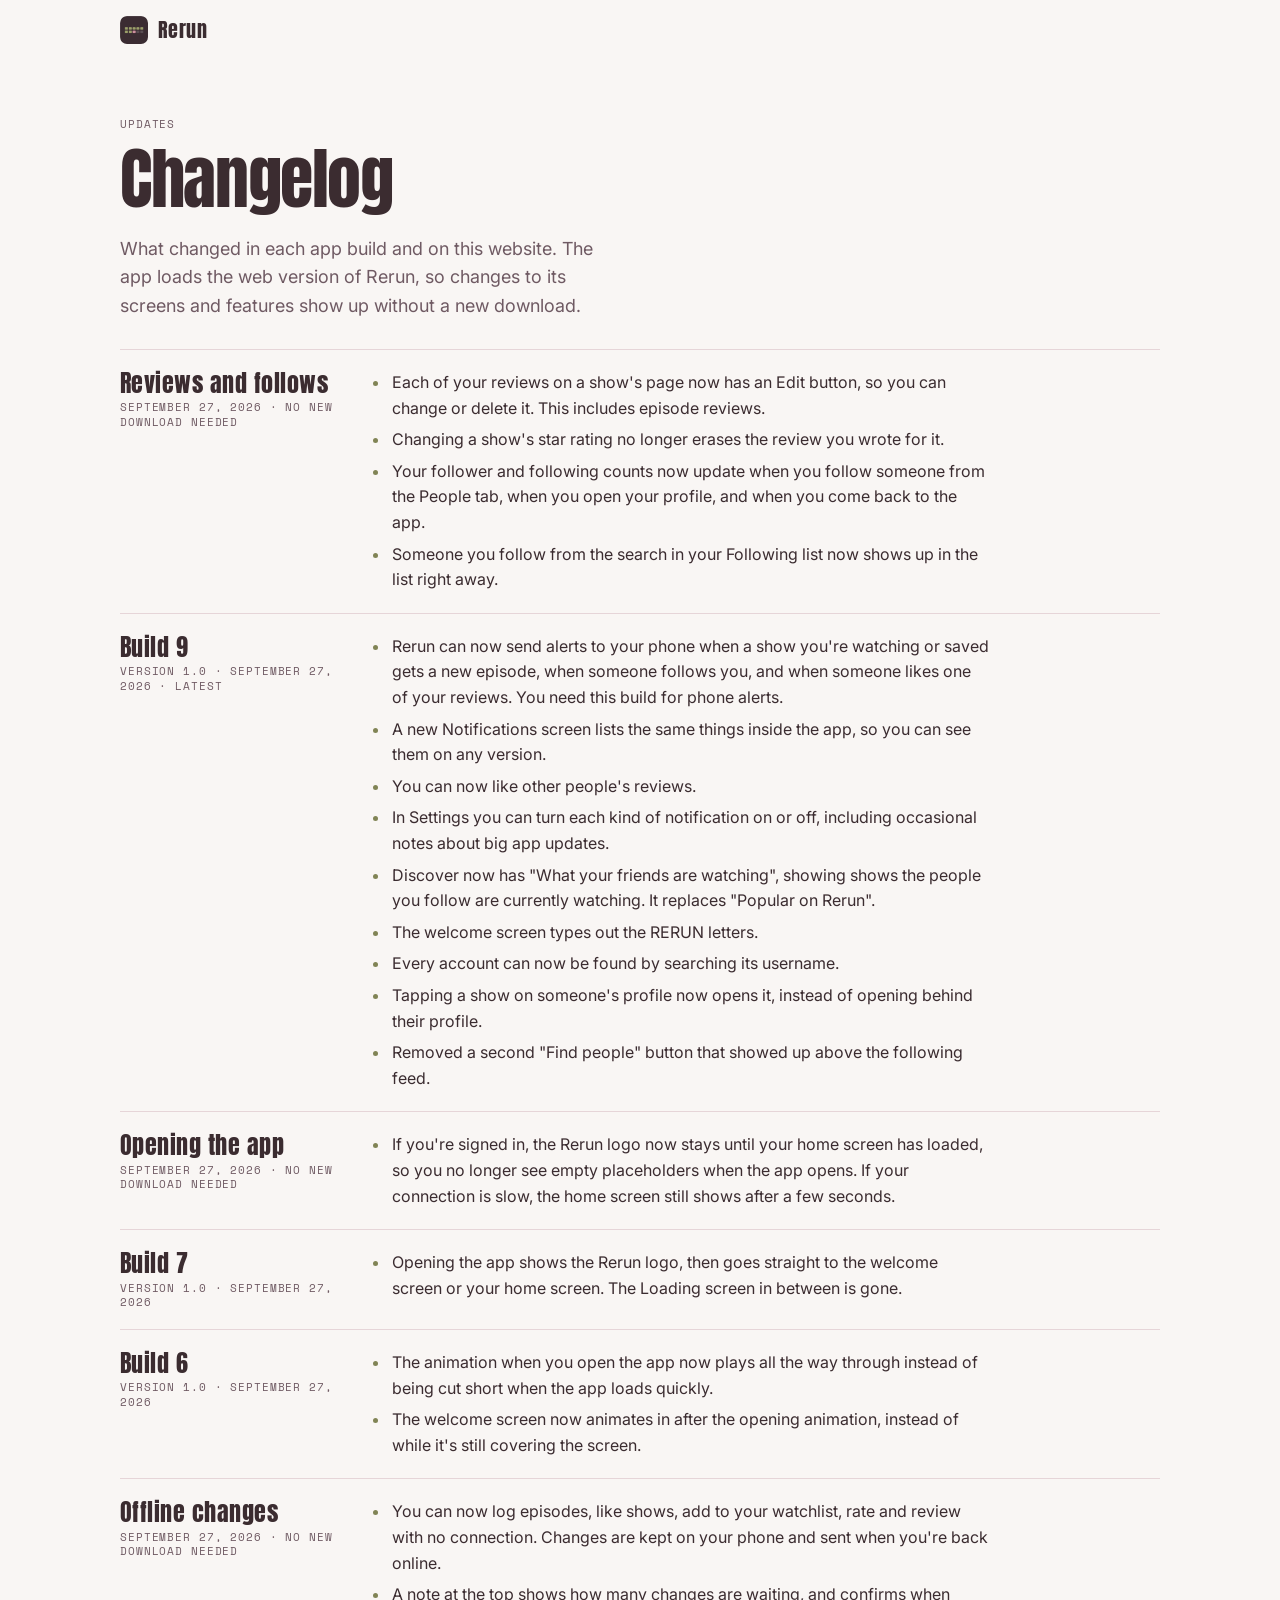
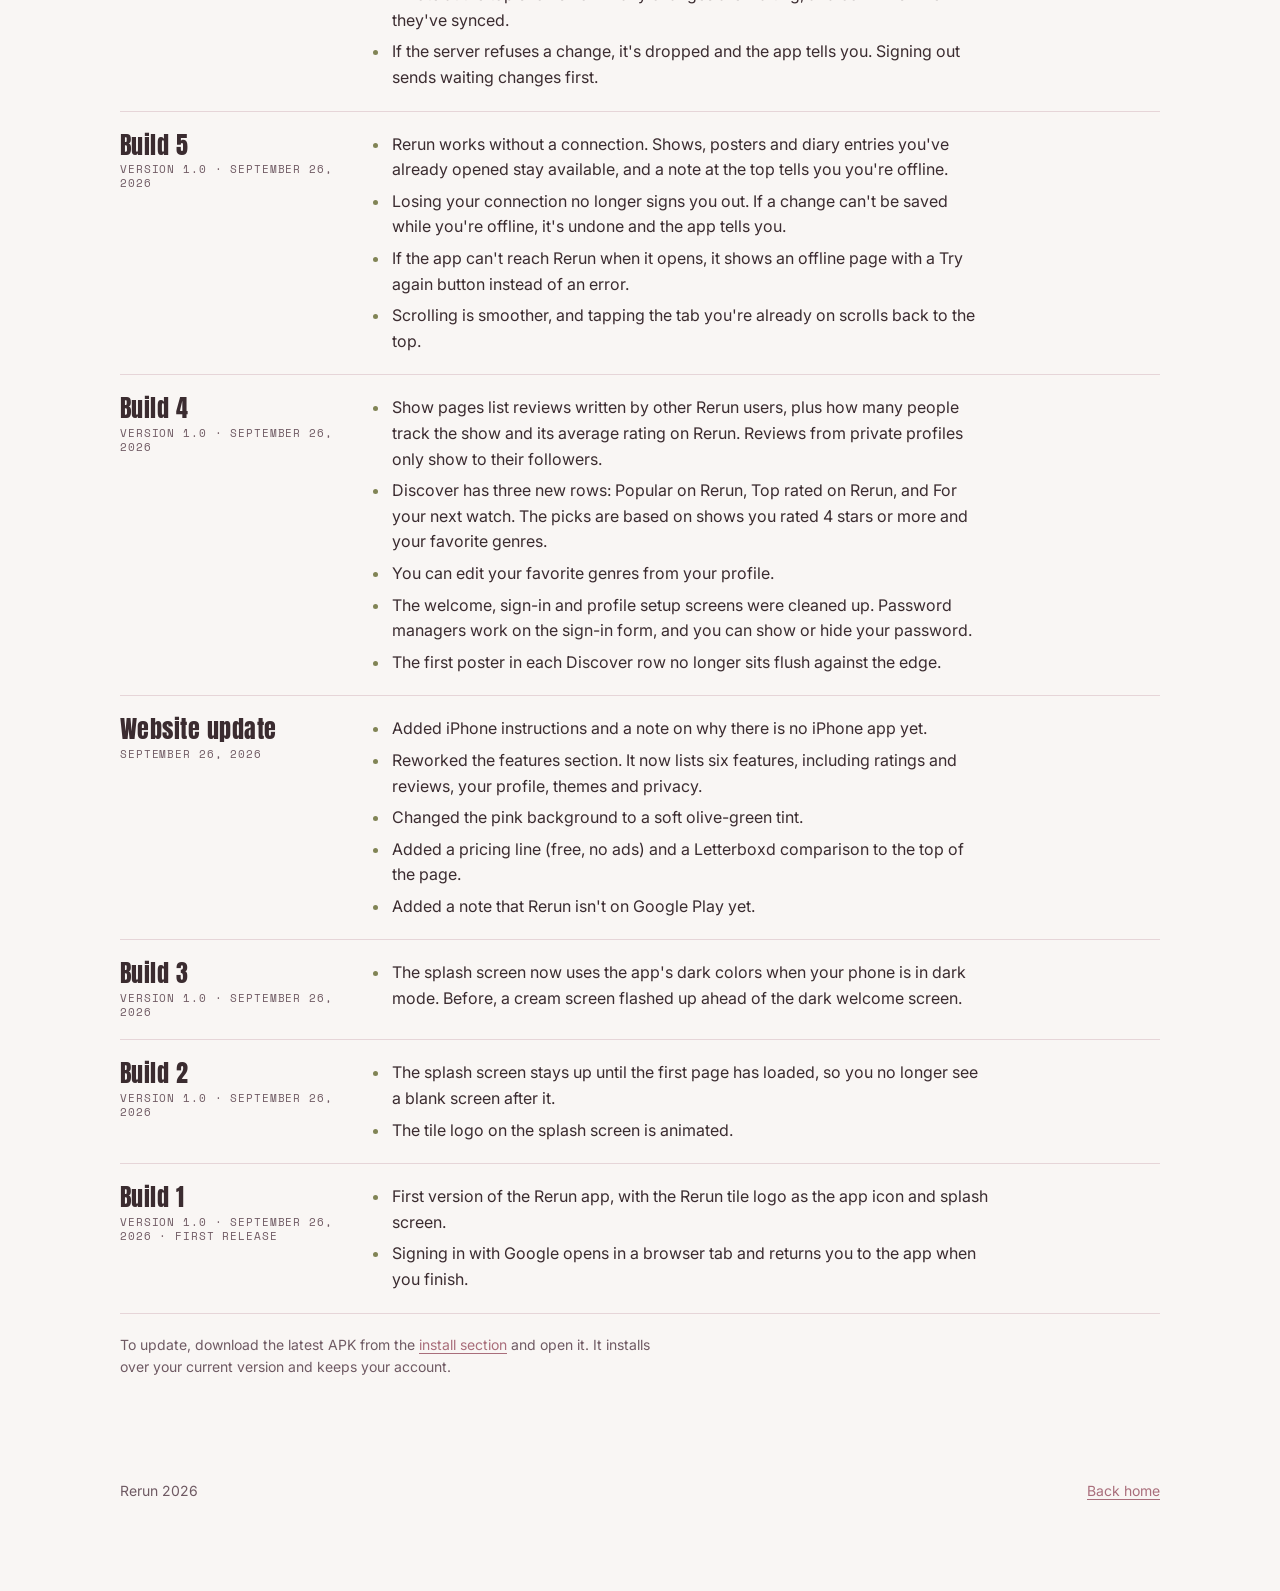
==== commit b6bf5874: "Changelog: review editing and follow count fixes (no new download)" ====
--- a/changelog.html
+++ b/changelog.html
@@ -10,6 +10,7 @@
   <link rel="stylesheet" href="styles.css">
   <script>window.va = window.va || function () { (window.vaq = window.vaq || []).push(arguments) }</script>
   <script defer src="/_vercel/insights/script.js"></script>
+  <script defer src="track.js"></script>
 </head>
 <body>
   <header class="top">
@@ -22,6 +23,18 @@
       <p class="lede">What changed in each app build and on this website. The app loads the web version of Rerun, so changes to its screens and features show up without a new download.</p>
 
       <ol class="log">
+        <li>
+          <div class="log-head">
+            <h2>Reviews and follows</h2>
+            <p class="label">September 27, 2026 · No new download needed</p>
+          </div>
+          <ul>
+            <li>Each of your reviews on a show's page now has an Edit button, so you can change or delete it. This includes episode reviews.</li>
+            <li>Changing a show's star rating no longer erases the review you wrote for it.</li>
+            <li>Your follower and following counts now update when you follow someone from the People tab, when you open your profile, and when you come back to the app.</li>
+            <li>Someone you follow from the search in your Following list now shows up in the list right away.</li>
+          </ul>
+        </li>
         <li>
           <div class="log-head">
             <h2>Build 9</h2>
--- a/styles.css
+++ b/styles.css
@@ -102,6 +102,7 @@
 .price { margin: 12px 0 0; font-size: 0.875rem; color: var(--muted); }
 .price b { font-weight: 500; color: var(--ink); }
 .meta { margin-top: 4px; font-size: 0.875rem; color: var(--muted); }
+.meta + .meta { margin-top: 8px; }
 
 .carousel { margin-top: 8px; }
 .screens-head { display: flex; align-items: center; justify-content: space-between; gap: 16px; flex-wrap: wrap; }
@@ -665,3 +666,7 @@
 }
 /* keep the footer links clear of the floating buttons */
 footer { padding-bottom: 88px; }
+
+/* floating buttons step aside while they would cover the hero text (set in script.js) */
+#bmc-wbtn, .whats-new { transition: opacity 0.2s ease, visibility 0.2s ease; }
+.floating-clear #bmc-wbtn, .floating-clear .whats-new { opacity: 0 !important; visibility: hidden !important; pointer-events: none; }
